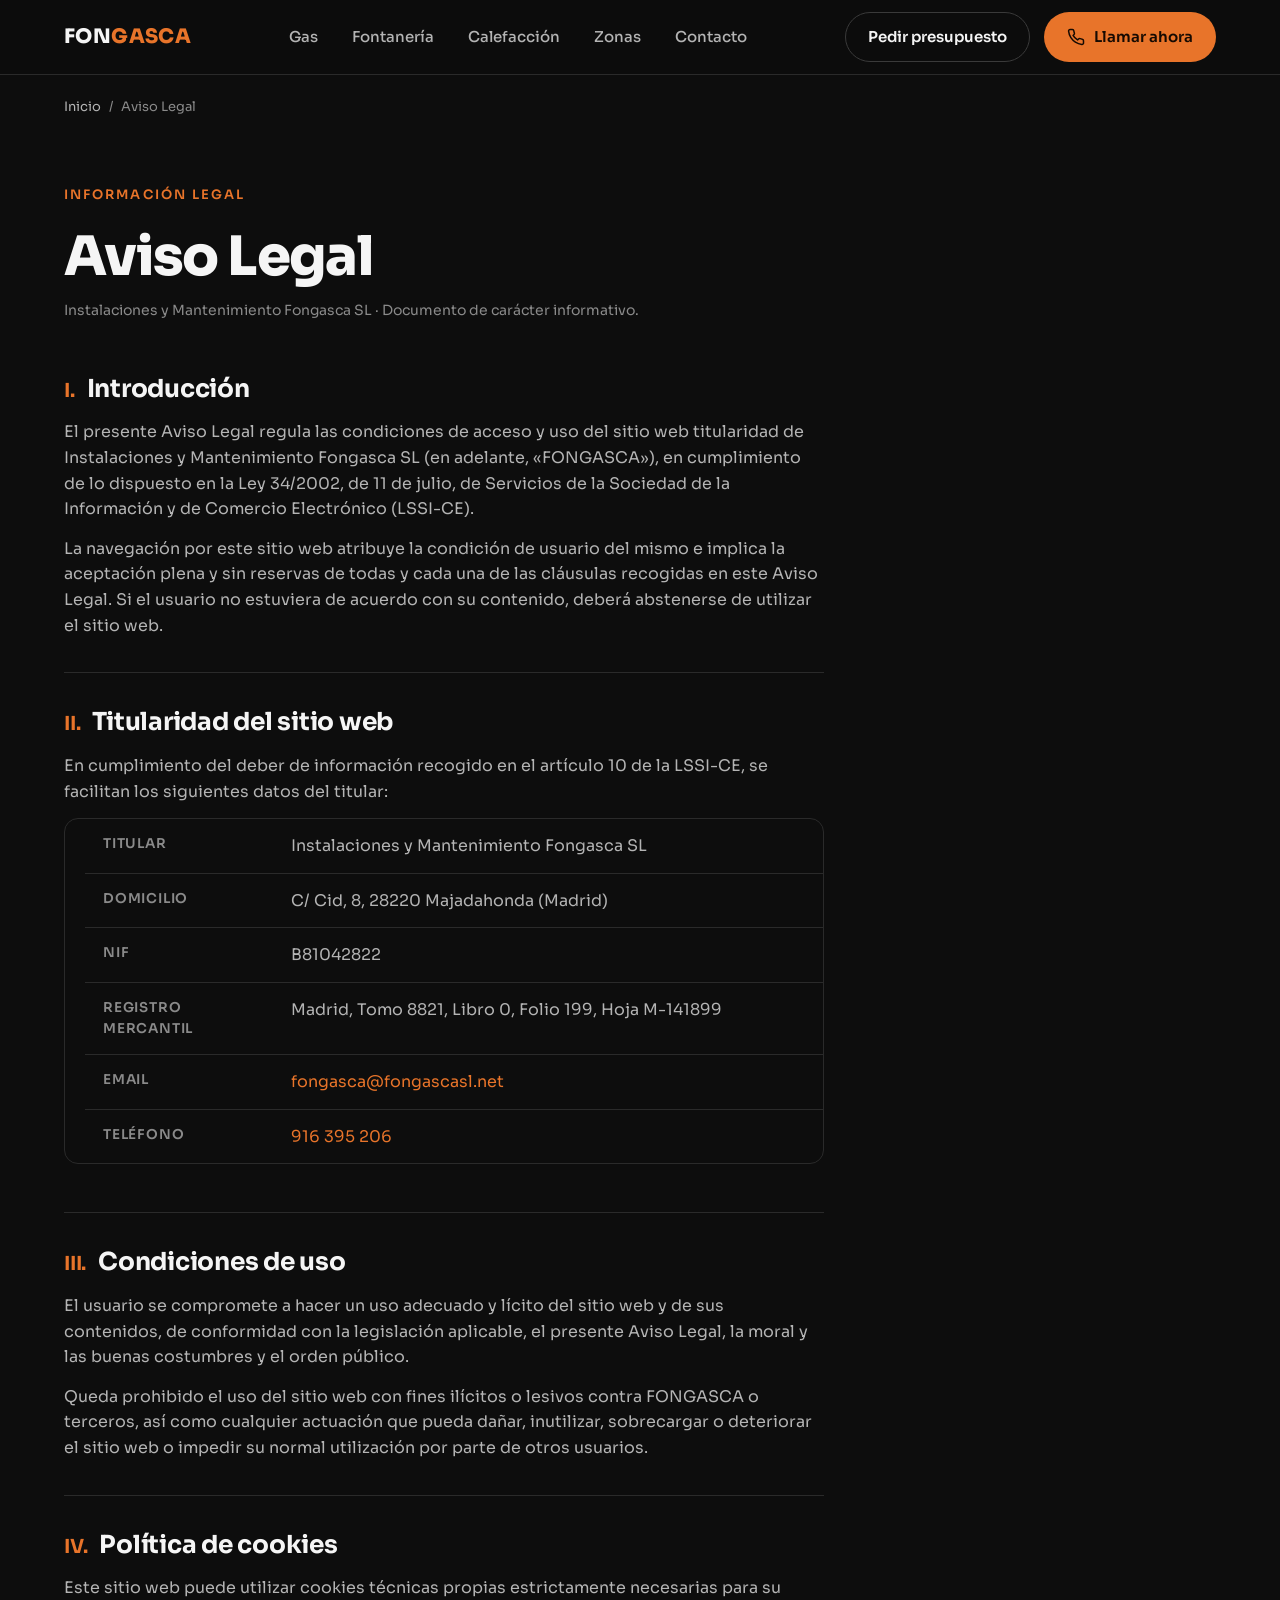
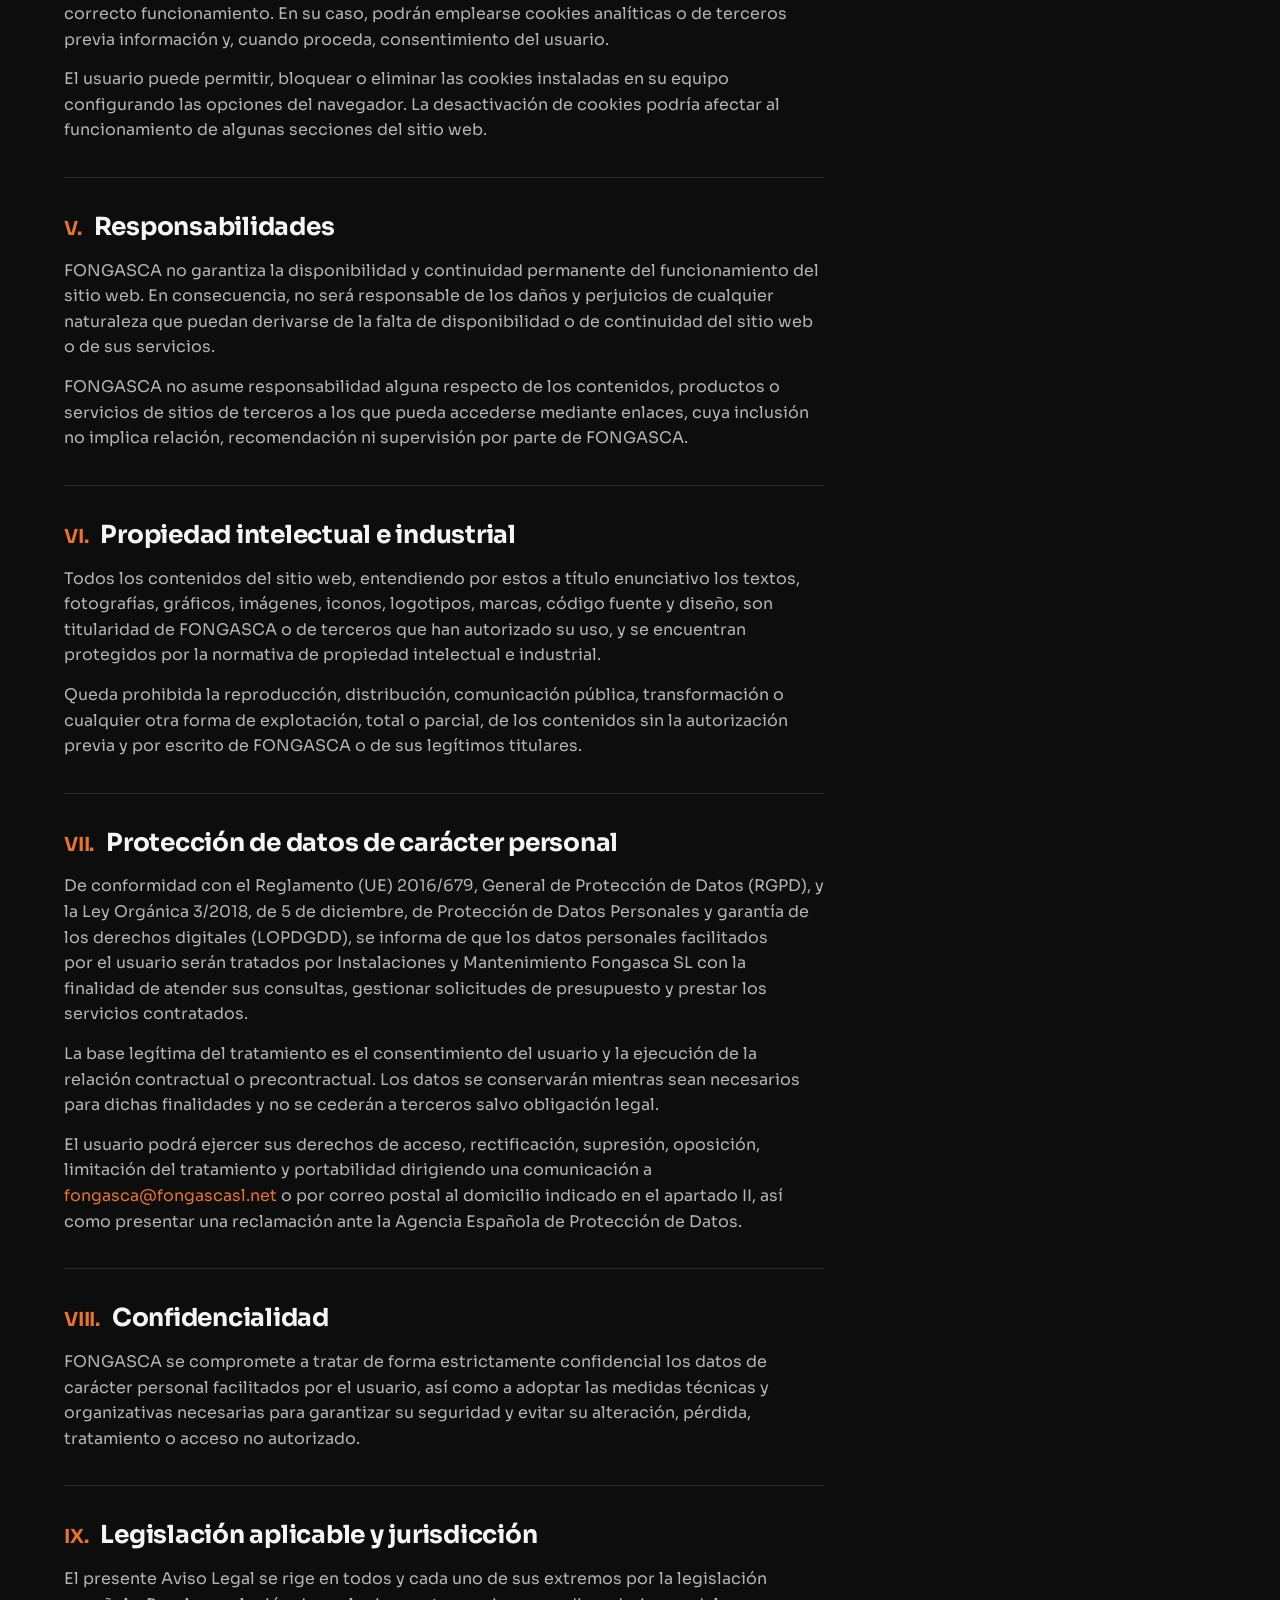
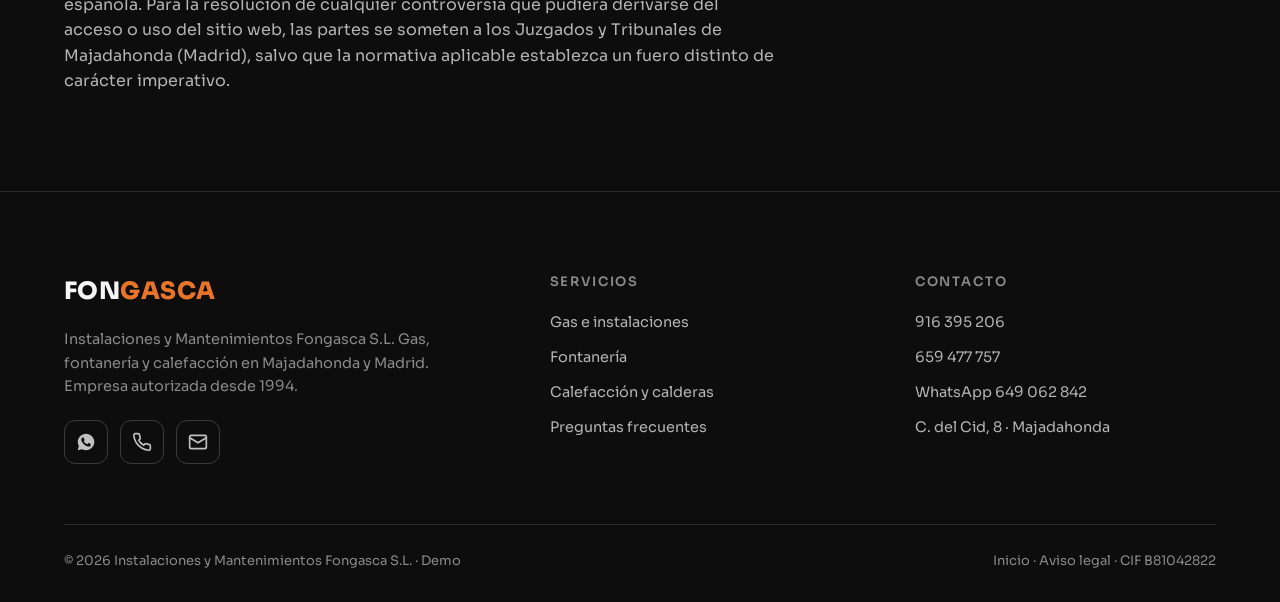
==== aviso-legal/index.html @ 113073b3 "feat: página de aviso legal y enlace en footers - Nueva /aviso-legal/index.html con las 9 secciones " ====
<!DOCTYPE html>
<html lang="es">
<head>
<meta charset="UTF-8">
<meta name="viewport" content="width=device-width, initial-scale=1">
<title>Aviso Legal · FONGASCA S.L.</title>
<meta name="description" content="Aviso legal de Instalaciones y Mantenimiento Fongasca SL: titularidad, condiciones de uso, cookies, propiedad intelectual, protección de datos y legislación aplicable.">
<meta name="author" content="FONGASCA S.L.">
<meta name="robots" content="index, follow">
<meta name="theme-color" content="#0d0d0d">

<link rel="preconnect" href="https://fonts.googleapis.com">
<link rel="preconnect" href="https://fonts.gstatic.com" crossorigin>
<link rel="preconnect" href="https://fongascasl.net">
<link href="https://fonts.googleapis.com/css2?family=Sora:wght@300;400;500;600;700;800&display=swap" rel="stylesheet">
<link rel="stylesheet" href="../styles.css">

<!-- JSON-LD: BreadcrumbList -->
<script type="application/ld+json">
{
  "@context": "https://schema.org",
  "@type": "BreadcrumbList",
  "itemListElement": [
    {"@type": "ListItem", "position": 1, "name": "Inicio", "item": "https://fongascasl.net/"},
    {"@type": "ListItem", "position": 2, "name": "Aviso Legal", "item": "https://fongascasl.net/aviso-legal/"}
  ]
}
</script>

<style>
.legal{padding-block:clamp(40px,7vh,88px)}
.legal-head{max-width:62ch;margin-bottom:clamp(30px,5vw,52px)}
.legal-head h1{font-size:clamp(2rem,4.6vw,3.4rem);font-weight:800;letter-spacing:-.03em;margin:.4em 0 0;line-height:1.05;text-wrap:balance}
.legal-head .updated{color:var(--ink-faint);font-size:14px;margin-top:14px}
.legal-article{max-width:760px}
.legal-article > section{padding-block:clamp(24px,3vw,34px);border-top:1px solid var(--line)}
.legal-article > section:first-child{border-top:0;padding-top:0}
.legal-article h2{font-size:clamp(1.18rem,2.4vw,1.55rem);font-weight:700;letter-spacing:-.01em;margin:0 0 16px;line-height:1.2;display:flex;gap:12px;align-items:baseline}
.legal-article h2 .rn{color:var(--fire);font-size:.78em;font-weight:700;flex:none}
.legal-article p{color:var(--ink-dim);margin:0 0 14px;text-wrap:pretty}
.legal-article p:last-child{margin-bottom:0}
.legal-article ul{color:var(--ink-dim);margin:0 0 14px;padding-left:20px}
.legal-article li{margin-bottom:8px}
.legal-article a{color:var(--fire)}
.legal-data{list-style:none;padding:0;margin:0;border:1px solid var(--line);border-radius:14px;overflow:hidden}
.legal-data li{display:flex;gap:18px;padding:14px 18px;border-top:1px solid var(--line);color:var(--ink);margin:0}
.legal-data li:first-child{border-top:0}
.legal-data b{flex:none;width:170px;color:var(--ink-faint);font-weight:600;font-size:13.5px;text-transform:uppercase;letter-spacing:.06em}
.legal-data span{color:var(--ink-dim)}
@media (max-width:600px){
  .legal-data li{flex-direction:column;gap:4px}
  .legal-data b{width:auto}
}
</style>
</head>
<body>

<!-- ============ HEADER ============ -->
<header class="site-header">
  <div class="wrap header-inner">
    <a class="brand" href="../" aria-label="FONGASCA — Inicio">
      <img src="https://fongascasl.net/wp-content/uploads/logo-fongasca-1.png" alt="FONGASCA S.L." width="150" height="38"
           onerror="this.style.display='none';this.nextElementSibling.style.display='inline'">
      <span class="brand-fallback" style="display:none">FON<span>GASCA</span></span>
    </a>
    <nav class="nav" id="nav" aria-label="Navegación principal">
      <a href="../gas/">Gas</a>
      <a href="../fontaneria/">Fontanería</a>
      <a href="../calefaccion/">Calefacción</a>
      <a href="../#zonas">Zonas</a>
      <a href="../#contacto">Contacto</a>
    </nav>
    <div class="header-cta">
      <a class="btn btn-ghost" href="../#contacto">Pedir presupuesto</a>
      <a class="btn btn-fire" href="tel:+34916395206">
        <svg width="18" height="18" viewBox="0 0 24 24" fill="none" stroke="currentColor" stroke-width="2" stroke-linecap="round" stroke-linejoin="round" aria-hidden="true"><path d="M22 16.92v3a2 2 0 0 1-2.18 2 19.79 19.79 0 0 1-8.63-3.07 19.5 19.5 0 0 1-6-6 19.79 19.79 0 0 1-3.07-8.67A2 2 0 0 1 4.11 2h3a2 2 0 0 1 2 1.72c.13.96.36 1.9.7 2.81a2 2 0 0 1-.45 2.11L8.09 9.91a16 16 0 0 0 6 6l1.27-1.27a2 2 0 0 1 2.11-.45c.91.34 1.85.57 2.81.7A2 2 0 0 1 22 16.92z"/></svg>
        Llamar ahora
      </a>
      <button class="nav-toggle" id="navToggle" aria-label="Abrir menú" aria-expanded="false" aria-controls="nav">
        <svg viewBox="0 0 24 24" fill="none" stroke="currentColor" stroke-width="2" stroke-linecap="round"><path d="M3 6h18M3 12h18M3 18h18"/></svg>
      </button>
    </div>
  </div>
</header>

<main>
<nav class="wrap crumbs" aria-label="Migas de pan">
  <a href="../">Inicio</a><span>/</span>Aviso Legal
</nav>

<section class="legal wrap">
  <div class="legal-head">
    <span class="kicker">Información legal</span>
    <h1>Aviso Legal</h1>
    <p class="updated">Instalaciones y Mantenimiento Fongasca SL · Documento de carácter informativo.</p>
  </div>

  <div class="legal-article">

    <section>
      <h2><span class="rn">I.</span> Introducción</h2>
      <p>El presente Aviso Legal regula las condiciones de acceso y uso del sitio web titularidad de Instalaciones y Mantenimiento Fongasca SL (en adelante, «FONGASCA»), en cumplimiento de lo dispuesto en la Ley 34/2002, de 11 de julio, de Servicios de la Sociedad de la Información y de Comercio Electrónico (LSSI-CE).</p>
      <p>La navegación por este sitio web atribuye la condición de usuario del mismo e implica la aceptación plena y sin reservas de todas y cada una de las cláusulas recogidas en este Aviso Legal. Si el usuario no estuviera de acuerdo con su contenido, deberá abstenerse de utilizar el sitio web.</p>
    </section>

    <section>
      <h2><span class="rn">II.</span> Titularidad del sitio web</h2>
      <p>En cumplimiento del deber de información recogido en el artículo 10 de la LSSI-CE, se facilitan los siguientes datos del titular:</p>
      <ul class="legal-data">
        <li><b>Titular</b><span>Instalaciones y Mantenimiento Fongasca SL</span></li>
        <li><b>Domicilio</b><span>C/ Cid, 8, 28220 Majadahonda (Madrid)</span></li>
        <li><b>NIF</b><span>B81042822</span></li>
        <li><b>Registro Mercantil</b><span>Madrid, Tomo 8821, Libro 0, Folio 199, Hoja M-141899</span></li>
        <li><b>Email</b><span><a href="mailto:fongasca@fongascasl.net">fongasca@fongascasl.net</a></span></li>
        <li><b>Teléfono</b><span><a href="tel:+34916395206">916 395 206</a></span></li>
      </ul>
    </section>

    <section>
      <h2><span class="rn">III.</span> Condiciones de uso</h2>
      <p>El usuario se compromete a hacer un uso adecuado y lícito del sitio web y de sus contenidos, de conformidad con la legislación aplicable, el presente Aviso Legal, la moral y las buenas costumbres y el orden público.</p>
      <p>Queda prohibido el uso del sitio web con fines ilícitos o lesivos contra FONGASCA o terceros, así como cualquier actuación que pueda dañar, inutilizar, sobrecargar o deteriorar el sitio web o impedir su normal utilización por parte de otros usuarios.</p>
    </section>

    <section>
      <h2><span class="rn">IV.</span> Política de cookies</h2>
      <p>Este sitio web puede utilizar cookies técnicas propias estrictamente necesarias para su correcto funcionamiento. En su caso, podrán emplearse cookies analíticas o de terceros previa información y, cuando proceda, consentimiento del usuario.</p>
      <p>El usuario puede permitir, bloquear o eliminar las cookies instaladas en su equipo configurando las opciones del navegador. La desactivación de cookies podría afectar al funcionamiento de algunas secciones del sitio web.</p>
    </section>

    <section>
      <h2><span class="rn">V.</span> Responsabilidades</h2>
      <p>FONGASCA no garantiza la disponibilidad y continuidad permanente del funcionamiento del sitio web. En consecuencia, no será responsable de los daños y perjuicios de cualquier naturaleza que puedan derivarse de la falta de disponibilidad o de continuidad del sitio web o de sus servicios.</p>
      <p>FONGASCA no asume responsabilidad alguna respecto de los contenidos, productos o servicios de sitios de terceros a los que pueda accederse mediante enlaces, cuya inclusión no implica relación, recomendación ni supervisión por parte de FONGASCA.</p>
    </section>

    <section>
      <h2><span class="rn">VI.</span> Propiedad intelectual e industrial</h2>
      <p>Todos los contenidos del sitio web, entendiendo por estos a título enunciativo los textos, fotografías, gráficos, imágenes, iconos, logotipos, marcas, código fuente y diseño, son titularidad de FONGASCA o de terceros que han autorizado su uso, y se encuentran protegidos por la normativa de propiedad intelectual e industrial.</p>
      <p>Queda prohibida la reproducción, distribución, comunicación pública, transformación o cualquier otra forma de explotación, total o parcial, de los contenidos sin la autorización previa y por escrito de FONGASCA o de sus legítimos titulares.</p>
    </section>

    <section>
      <h2><span class="rn">VII.</span> Protección de datos de carácter personal</h2>
      <p>De conformidad con el Reglamento (UE) 2016/679, General de Protección de Datos (RGPD), y la Ley Orgánica 3/2018, de 5 de diciembre, de Protección de Datos Personales y garantía de los derechos digitales (LOPDGDD), se informa de que los datos personales facilitados por el usuario serán tratados por Instalaciones y Mantenimiento Fongasca SL con la finalidad de atender sus consultas, gestionar solicitudes de presupuesto y prestar los servicios contratados.</p>
      <p>La base legítima del tratamiento es el consentimiento del usuario y la ejecución de la relación contractual o precontractual. Los datos se conservarán mientras sean necesarios para dichas finalidades y no se cederán a terceros salvo obligación legal.</p>
      <p>El usuario podrá ejercer sus derechos de acceso, rectificación, supresión, oposición, limitación del tratamiento y portabilidad dirigiendo una comunicación a <a href="mailto:fongasca@fongascasl.net">fongasca@fongascasl.net</a> o por correo postal al domicilio indicado en el apartado II, así como presentar una reclamación ante la Agencia Española de Protección de Datos.</p>
    </section>

    <section>
      <h2><span class="rn">VIII.</span> Confidencialidad</h2>
      <p>FONGASCA se compromete a tratar de forma estrictamente confidencial los datos de carácter personal facilitados por el usuario, así como a adoptar las medidas técnicas y organizativas necesarias para garantizar su seguridad y evitar su alteración, pérdida, tratamiento o acceso no autorizado.</p>
    </section>

    <section>
      <h2><span class="rn">IX.</span> Legislación aplicable y jurisdicción</h2>
      <p>El presente Aviso Legal se rige en todos y cada uno de sus extremos por la legislación española. Para la resolución de cualquier controversia que pudiera derivarse del acceso o uso del sitio web, las partes se someten a los Juzgados y Tribunales de Majadahonda (Madrid), salvo que la normativa aplicable establezca un fuero distinto de carácter imperativo.</p>
    </section>

  </div>
</section>
</main>

<!-- ============ FOOTER ============ -->
<footer class="site-footer">
  <div class="wrap">
    <div class="footer-grid">
      <div class="footer-brand">
        <span class="brand-fallback">FON<span style="color:var(--fire)">GASCA</span></span>
        <p>Instalaciones y Mantenimientos Fongasca S.L. Gas, fontanería y calefacción en Majadahonda y Madrid. Empresa autorizada desde 1994.</p>
        <div class="socials">
          <a href="https://wa.me/34649062842" target="_blank" rel="noopener" aria-label="WhatsApp">
            <svg viewBox="0 0 24 24" fill="currentColor" aria-hidden="true"><path d="M12.04 2C6.58 2 2.13 6.45 2.13 11.91c0 1.75.46 3.45 1.32 4.95L2 22l5.25-1.38c1.45.79 3.08 1.21 4.79 1.21 5.46 0 9.91-4.45 9.91-9.91C21.95 6.45 17.5 2 12.04 2zm5.8 14.06c-.24.68-1.4 1.3-1.93 1.38-.49.07-1.13.1-1.82-.11-.42-.13-.96-.31-1.65-.61-2.9-1.25-4.79-4.17-4.94-4.37-.14-.19-1.18-1.57-1.18-2.99s.75-2.12 1.01-2.41c.27-.29.58-.36.78-.36.19 0 .39 0 .56.01.18.01.42-.07.66.5.24.59.83 2.03.9 2.18.07.14.12.31.02.5-.09.19-.14.31-.28.48-.14.16-.29.36-.42.49-.14.14-.28.29-.12.57.16.29.71 1.17 1.53 1.9 1.05.94 1.94 1.23 2.22 1.37.27.14.43.12.59-.07.16-.19.68-.79.86-1.07.18-.27.36-.22.61-.13.24.09 1.55.73 1.82.86.27.14.45.2.51.31.07.11.07.63-.17 1.31z"/></svg>
          </a>
          <a href="tel:+34916395206" aria-label="Teléfono">
            <svg viewBox="0 0 24 24" fill="none" stroke="currentColor" stroke-width="2" stroke-linecap="round" stroke-linejoin="round" aria-hidden="true"><path d="M22 16.92v3a2 2 0 0 1-2.18 2 19.79 19.79 0 0 1-8.63-3.07 19.5 19.5 0 0 1-6-6 19.79 19.79 0 0 1-3.07-8.67A2 2 0 0 1 4.11 2h3a2 2 0 0 1 2 1.72c.13.96.36 1.9.7 2.81a2 2 0 0 1-.45 2.11L8.09 9.91a16 16 0 0 0 6 6l1.27-1.27a2 2 0 0 1 2.11-.45c.91.34 1.85.57 2.81.7A2 2 0 0 1 22 16.92z"/></svg>
          </a>
          <a href="mailto:fongasca@fongascasl.net" aria-label="Email">
            <svg viewBox="0 0 24 24" fill="none" stroke="currentColor" stroke-width="2" stroke-linecap="round" stroke-linejoin="round" aria-hidden="true"><rect x="2" y="4" width="20" height="16" rx="2"/><path d="m22 7-10 6L2 7"/></svg>
          </a>
        </div>
      </div>
      <div class="footer-col">
        <h4>Servicios</h4>
        <ul>
          <li><a href="../gas/">Gas e instalaciones</a></li>
          <li><a href="../fontaneria/">Fontanería</a></li>
          <li><a href="../calefaccion/">Calefacción y calderas</a></li>
          <li><a href="../#faq">Preguntas frecuentes</a></li>
        </ul>
      </div>
      <div class="footer-col">
        <h4>Contacto</h4>
        <ul>
          <li><a href="tel:+34916395206">916 395 206</a></li>
          <li><a href="tel:+34659477757">659 477 757</a></li>
          <li><a href="https://wa.me/34649062842" target="_blank" rel="noopener">WhatsApp 649 062 842</a></li>
          <li>C. del Cid, 8 · Majadahonda</li>
        </ul>
      </div>
    </div>
    <div class="footer-bottom">
      <span>© <span id="year">2026</span> Instalaciones y Mantenimientos Fongasca S.L. · Demo</span>
      <span><a href="../">Inicio</a> · <a href="../aviso-legal/">Aviso legal</a> · CIF B81042822</span>
    </div>
  </div>
</footer>

<script>
(function(){"use strict";
  var y=document.getElementById('year'); if(y) y.textContent=new Date().getFullYear();
  var toggle=document.getElementById('navToggle'), nav=document.getElementById('nav');
  if(toggle&&nav){
    toggle.addEventListener('click',function(){var o=nav.classList.toggle('open');toggle.setAttribute('aria-expanded',o?'true':'false');});
    nav.addEventListener('click',function(e){if(e.target.closest('a,button')){nav.classList.remove('open');toggle.setAttribute('aria-expanded','false');}});
  }
})();
</script>
</body>
</html>
---- styles.css ----
/* FONGASCA — sistema de diseño compartido (páginas de servicio)
   Dark premium industrial · #0d0d0d / #E8742A / plata · Sora */
:root{
  --bg:#0d0d0d;
  --bg-elev:#161616;
  --bg-elev-2:#1d1d1d;
  --fire:#E8742A;
  --fire-soft:#f0945a;
  --silver:#C0C0C0;
  --ink:#F5F5F5;
  --ink-dim:#b4b4b4;
  --ink-faint:#8a8a8a;
  --line:#2a2a2a;
  --line-bright:#3a3a3a;
  --maxw:1280px;
  --z-header:50;
}
*{box-sizing:border-box}
html{scroll-behavior:smooth}
@media (prefers-reduced-motion: reduce){html{scroll-behavior:auto}}
body{
  margin:0;background:var(--bg);color:var(--ink);
  font-family:'Sora',system-ui,-apple-system,sans-serif;font-weight:400;line-height:1.6;
  -webkit-font-smoothing:antialiased;text-rendering:optimizeLegibility;overflow-x:hidden;
}
a{color:inherit;text-decoration:none}
img{display:block;max-width:100%}
button{font-family:inherit;cursor:pointer}
::selection{background:var(--fire);color:#0d0d0d}
:focus-visible{outline:2px solid var(--fire);outline-offset:3px;border-radius:2px}
.wrap{max-width:var(--maxw);margin-inline:auto;padding-inline:clamp(20px,5vw,64px)}

/* ---------- Header ---------- */
.site-header{position:sticky;top:0;z-index:var(--z-header);background:rgba(13,13,13,0.82);
  backdrop-filter:saturate(140%) blur(10px);border-bottom:1px solid var(--line)}
.header-inner{display:flex;align-items:center;justify-content:space-between;gap:24px;height:74px}
.brand{display:flex;align-items:center;gap:14px;min-width:0}
.brand img{height:38px;width:auto}
.brand-fallback{font-weight:800;letter-spacing:.02em;font-size:20px;color:var(--ink)}
.brand-fallback span{color:var(--fire)}
.nav{display:flex;align-items:center;gap:34px}
.nav a,.nav button{font-size:15px;font-weight:500;color:var(--ink-dim);position:relative;padding-block:6px;transition:color .2s ease}
.nav button{background:none;border:0;font-family:inherit;cursor:pointer;padding-inline:0}
.nav a:hover,.nav a[aria-current="page"],.nav button:hover{color:var(--ink)}
.nav a::after,.nav button::after{content:"";position:absolute;left:0;bottom:0;height:2px;width:0;background:var(--fire);transition:width .25s ease}
.nav a:hover::after,.nav a[aria-current="page"]::after,.nav button:hover::after{width:100%}
.btn{display:inline-flex;align-items:center;gap:9px;font-weight:600;font-size:15px;border-radius:999px;
  padding:12px 22px;border:1px solid transparent;transition:transform .15s ease, background .2s ease, border-color .2s ease;min-height:44px}
.btn:active{transform:scale(.97)}
.btn-fire{background:var(--fire);color:#160a02}
.btn-fire:hover{background:var(--fire-soft)}
.btn-ghost{border-color:var(--line-bright);color:var(--ink)}
.btn-ghost:hover{border-color:var(--silver);background:var(--bg-elev)}
.header-cta{display:flex;align-items:center;gap:14px}
.nav-toggle{display:none;background:none;border:1px solid var(--line-bright);border-radius:10px;width:46px;height:46px;color:var(--ink)}
.nav-toggle svg{width:22px;height:22px}

/* ---------- Breadcrumb ---------- */
.crumbs{font-size:13px;color:var(--ink-faint);padding-top:22px}
.crumbs a{color:var(--ink-dim)}
.crumbs a:hover{color:var(--fire)}
.crumbs span{color:var(--ink-faint);margin:0 8px}

/* ---------- Hero (subpágina) ---------- */
.hero{position:relative;min-height:clamp(520px,78vh,760px);display:flex;align-items:flex-end;overflow:hidden}
.hero-media{position:absolute;inset:0;z-index:0}
.hero-media img{width:100%;height:100%;object-fit:cover;object-position:center 35%;filter:contrast(1.05) brightness(.6) saturate(1.05)}
.hero-media::after{content:"";position:absolute;inset:0;
  background:linear-gradient(105deg, rgba(13,13,13,.95) 0%, rgba(13,13,13,.72) 38%, rgba(13,13,13,.2) 72%, rgba(13,13,13,.55) 100%),
  linear-gradient(0deg, rgba(13,13,13,.96) 2%, rgba(13,13,13,0) 44%)}
.hero-glow{position:absolute;z-index:1;right:-10%;top:6%;width:46vw;height:46vw;max-width:640px;max-height:640px;
  background:radial-gradient(circle, rgba(232,116,42,.28), rgba(232,116,42,0) 62%);filter:blur(14px);pointer-events:none}
.hero-inner{position:relative;z-index:2;width:100%;padding-block:clamp(48px,8vh,104px);max-width:60ch}
.credential{display:inline-flex;align-items:center;gap:12px;font-size:12.5px;font-weight:600;letter-spacing:.13em;
  text-transform:uppercase;color:var(--silver);margin-bottom:24px}
.credential .dot{width:7px;height:7px;border-radius:50%;background:var(--fire);box-shadow:0 0 0 4px rgba(232,116,42,.18)}
.credential .bar{width:30px;height:1px;background:var(--line-bright)}
h1.hero-title{font-size:clamp(2.3rem,5.4vw,4.4rem);line-height:1.02;font-weight:800;letter-spacing:-.03em;margin:0 0 22px;text-wrap:balance}
h1.hero-title em{font-style:normal;color:var(--fire)}
.hero-sub{font-size:clamp(1rem,1.4vw,1.18rem);color:var(--ink-dim);max-width:52ch;margin:0 0 32px;text-wrap:pretty}
.hero-actions{display:flex;flex-wrap:wrap;gap:14px;align-items:center}
.hero-actions .btn{padding:15px 26px;font-size:16px}

/* ---------- Section shared ---------- */
.section{padding-block:clamp(64px,10vh,128px);position:relative}
.section-head{max-width:62ch}
.kicker{font-size:13px;font-weight:600;letter-spacing:.16em;text-transform:uppercase;color:var(--fire)}
h2.section-title{font-size:clamp(1.8rem,4vw,3rem);font-weight:700;letter-spacing:-.025em;line-height:1.05;margin:.5em 0 0;text-wrap:balance}
.section-lead{color:var(--ink-dim);font-size:1.05rem;margin-top:18px;max-width:56ch;text-wrap:pretty}

/* ---------- Servicios (editorial asimétrico) ---------- */
.services{display:flex;flex-direction:column;gap:clamp(8px,2vw,20px);margin-top:clamp(40px,6vw,64px)}
.svc{display:grid;gap:clamp(20px,4vw,52px);align-items:center;grid-template-columns:minmax(0,1.15fr) minmax(0,1fr);
  padding-block:clamp(24px,3.5vw,40px);border-top:1px solid var(--line)}
.svc:first-child{border-top:none;padding-top:0}
.svc:nth-child(even){grid-template-columns:minmax(0,1fr) minmax(0,1.15fr)}
.svc:nth-child(even) .svc-visual{order:-1}
.svc-index{display:flex;align-items:baseline;gap:16px;margin-bottom:16px}
.svc-index .num{font-size:14px;font-weight:700;color:var(--fire);letter-spacing:.1em}
.svc-index .tag{font-size:12.5px;font-weight:600;letter-spacing:.14em;text-transform:uppercase;color:var(--ink-faint)}
.svc h3{font-size:clamp(1.4rem,2.6vw,2rem);font-weight:700;letter-spacing:-.02em;margin:0 0 14px;line-height:1.08}
.svc p{color:var(--ink-dim);margin:0 0 20px;max-width:50ch}
.svc-list{list-style:none;margin:0;padding:0;display:flex;flex-direction:column;gap:0}
.svc-list li{display:flex;align-items:flex-start;gap:13px;padding:13px 0;border-bottom:1px solid var(--line);font-size:15.5px;color:var(--ink)}
.svc-list li:last-child{border-bottom:0}
.svc-list li svg{width:18px;height:18px;color:var(--fire);flex:none;margin-top:3px}
.svc-visual{position:relative;border-radius:18px;overflow:hidden;border:1px solid var(--line);background:var(--bg-elev);aspect-ratio:4/3}
.svc-visual img{width:100%;height:100%;object-fit:cover;filter:contrast(1.04) brightness(.82) saturate(1.02)}
.svc-visual::before{content:"";position:absolute;inset:0;z-index:1;pointer-events:none;
  background:radial-gradient(circle at 72% 18%,rgba(232,116,42,.16),transparent 56%)}
.svc-visual .badge{position:absolute;z-index:2;left:18px;bottom:18px;font-size:12px;font-weight:600;letter-spacing:.08em;
  text-transform:uppercase;color:var(--silver);background:rgba(13,13,13,.72);border:1px solid var(--line-bright);
  padding:7px 12px;border-radius:8px;backdrop-filter:blur(4px)}

/* ---------- Nota técnica (destacado) ---------- */
.note-band{margin-top:clamp(40px,5vw,56px);border:1px solid var(--line);border-radius:18px;background:var(--bg-elev);
  padding:clamp(24px,3.5vw,40px);display:grid;grid-template-columns:minmax(0,.8fr) minmax(0,1.2fr);gap:clamp(20px,4vw,48px);align-items:center}
.note-band h3{margin:0;font-size:clamp(1.3rem,2.4vw,1.8rem);font-weight:700;letter-spacing:-.02em;line-height:1.1}
.note-band .tags{display:flex;flex-wrap:wrap;gap:10px}
.note-band .tags span{font-size:14px;font-weight:500;color:var(--ink);background:var(--bg);border:1px solid var(--line-bright);padding:10px 15px;border-radius:11px}

/* ---------- Proceso ---------- */
.proceso{background:var(--bg-elev);border-block:1px solid var(--line)}
.steps{display:grid;grid-template-columns:repeat(auto-fit,minmax(220px,1fr));gap:1px;background:var(--line);
  border:1px solid var(--line);border-radius:18px;overflow:hidden;margin-top:clamp(40px,6vw,60px)}
.step{background:var(--bg);padding:clamp(24px,3vw,34px);display:flex;flex-direction:column;gap:14px;min-height:200px}
.step .sn{font-size:14px;font-weight:700;color:var(--fire);letter-spacing:.12em}
.step h3{margin:0;font-size:1.2rem;font-weight:700;letter-spacing:-.01em;line-height:1.2}
.step p{margin:0;color:var(--ink-dim);font-size:14.5px}
.step .line{width:34px;height:2px;background:var(--line-bright)}

/* ---------- Marcas ---------- */
.brands-row{display:flex;flex-wrap:wrap;align-items:center;gap:clamp(14px,2.5vw,28px);margin-top:44px}
.brand-chip{display:flex;align-items:center;justify-content:center;height:58px;padding:0 24px;border-radius:12px;
  border:1px solid var(--line);background:var(--bg-elev);color:var(--silver);font-weight:700;letter-spacing:.01em;font-size:17px;
  filter:saturate(.2);opacity:.85;transition:opacity .25s ease, filter .25s ease, border-color .25s ease;flex:1 1 150px;min-width:140px}
.brand-chip:hover{opacity:1;filter:saturate(1);border-color:var(--line-bright)}
.brand-chip b{color:var(--fire)}

/* ---------- FAQ ---------- */
.faq-wrap{display:grid;grid-template-columns:minmax(0,.85fr) minmax(0,1.4fr);gap:clamp(36px,6vw,72px);
  margin-top:clamp(36px,5vw,56px);align-items:start}
.faq-aside{position:sticky;top:100px}
.faq-aside .help{margin-top:24px;padding:22px;border:1px solid var(--line);border-radius:14px;background:var(--bg-elev)}
.faq-aside .help p{margin:0 0 16px;color:var(--ink-dim);font-size:15px}
.faq-list{border-top:1px solid var(--line)}
.faq-item{border-bottom:1px solid var(--line)}
.faq-q{width:100%;text-align:left;background:none;border:0;color:var(--ink);display:flex;align-items:center;
  justify-content:space-between;gap:20px;padding:22px 4px;font-size:clamp(1.02rem,1.7vw,1.2rem);font-weight:600;line-height:1.35}
.faq-q:hover{color:var(--fire-soft)}
.faq-icon{flex:none;width:26px;height:26px;border:1px solid var(--line-bright);border-radius:50%;position:relative;transition:border-color .2s ease}
.faq-icon::before,.faq-icon::after{content:"";position:absolute;background:var(--fire);left:50%;top:50%;transition:transform .3s cubic-bezier(.2,.7,.2,1)}
.faq-icon::before{width:11px;height:2px;transform:translate(-50%,-50%)}
.faq-icon::after{width:2px;height:11px;transform:translate(-50%,-50%)}
.faq-item[open] .faq-icon::after{transform:translate(-50%,-50%) scaleY(0)}
.faq-item[open] .faq-icon{border-color:var(--fire)}
.faq-a{overflow:hidden}
.faq-a p{margin:0;padding:0 40px 26px 4px;color:var(--ink-dim);max-width:66ch;text-wrap:pretty}

/* ---------- CTA chat ---------- */
.cta-chat{background:var(--bg-elev);border-top:1px solid var(--line);text-align:center;
  padding-block:clamp(64px,10vh,120px)}
.cta-chat .wrap{max-width:760px}
.cta-chat h2{font-size:clamp(1.8rem,3.6vw,2.8rem);font-weight:700;letter-spacing:-.025em;line-height:1.06;margin:0;text-wrap:balance}
.cta-chat p{color:var(--ink-dim);font-size:1.05rem;max-width:46ch;margin:16px auto 30px;text-wrap:pretty}
.cta-chat button{display:inline-flex;align-items:center;gap:9px;font-family:inherit;font-weight:600;font-size:16px;
  border:0;border-radius:999px;padding:16px 30px;min-height:48px;cursor:pointer;background:var(--fire);color:#160a02;
  transition:transform .15s ease, background .2s ease}
.cta-chat button:hover{background:var(--fire-soft)}
.cta-chat button:active{transform:scale(.97)}

/* ---------- Footer ---------- */
.site-footer{border-top:1px solid var(--line);background:var(--bg);padding-block:clamp(56px,8vw,80px) 30px}
.footer-grid{display:grid;grid-template-columns:1.4fr 1fr 1fr;gap:clamp(32px,5vw,64px)}
.footer-brand .brand-fallback{font-size:24px}
.footer-brand p{color:var(--ink-faint);font-size:14.5px;max-width:34ch;margin:18px 0 22px}
.socials{display:flex;gap:12px}
.socials a{width:44px;height:44px;border:1px solid var(--line-bright);border-radius:11px;display:flex;align-items:center;
  justify-content:center;color:var(--silver);transition:color .2s ease,border-color .2s ease}
.socials a:hover{color:var(--fire);border-color:var(--fire)}
.socials svg{width:20px;height:20px}
.footer-col h4{font-size:13px;letter-spacing:.14em;text-transform:uppercase;color:var(--ink-faint);margin:0 0 18px;font-weight:600}
.footer-col ul{list-style:none;margin:0;padding:0;display:flex;flex-direction:column;gap:12px}
.footer-col a,.footer-col li{color:var(--ink-dim);font-size:14.5px}
.footer-col a:hover{color:var(--ink)}
.footer-bottom{display:flex;flex-wrap:wrap;justify-content:space-between;gap:16px;margin-top:clamp(40px,6vw,60px);
  padding-top:26px;border-top:1px solid var(--line);color:var(--ink-faint);font-size:13px}
.footer-bottom a{color:var(--ink-faint)}
.footer-bottom a:hover{color:var(--ink-dim)}

/* ---------- Reveal motion (mejora; contenido visible por defecto) ---------- */
.reveal{opacity:0;transform:translateY(22px);transition:opacity .7s cubic-bezier(.2,.7,.2,1),transform .7s cubic-bezier(.2,.7,.2,1)}
.reveal.in{opacity:1;transform:none}
@media (prefers-reduced-motion: reduce){
  .reveal{opacity:1 !important;transform:none !important;transition:none}
  *{scroll-behavior:auto !important}
}

/* ---------- Responsive ---------- */
@media (max-width:900px){
  .nav,.header-cta .btn-ghost{display:none}
  .nav-toggle{display:inline-flex;align-items:center;justify-content:center}
  .header-cta{gap:10px}
  .nav.open{display:flex;position:absolute;top:74px;left:0;right:0;flex-direction:column;gap:0;
    background:var(--bg);border-bottom:1px solid var(--line);padding:8px clamp(20px,5vw,64px) 18px}
  .nav.open a,.nav.open button{padding:15px 0;border-bottom:1px solid var(--line);width:100%;text-align:left}
  .nav.open a::after,.nav.open button::after{display:none}
  .svc,.svc:nth-child(even){grid-template-columns:1fr;gap:24px}
  .svc:nth-child(even) .svc-visual{order:0}
  .note-band,.faq-wrap{grid-template-columns:1fr}
  .faq-aside{position:static}
  .footer-grid{grid-template-columns:1fr 1fr}
  .footer-brand{grid-column:1/-1}
}
@media (max-width:600px){
  .header-inner{height:64px}
  .brand img{height:32px}
  .hero{min-height:auto;padding-top:20px}
  .hero-actions{flex-direction:column;align-items:stretch}
  .hero-actions .btn{justify-content:center}
  .footer-grid{grid-template-columns:1fr}
}
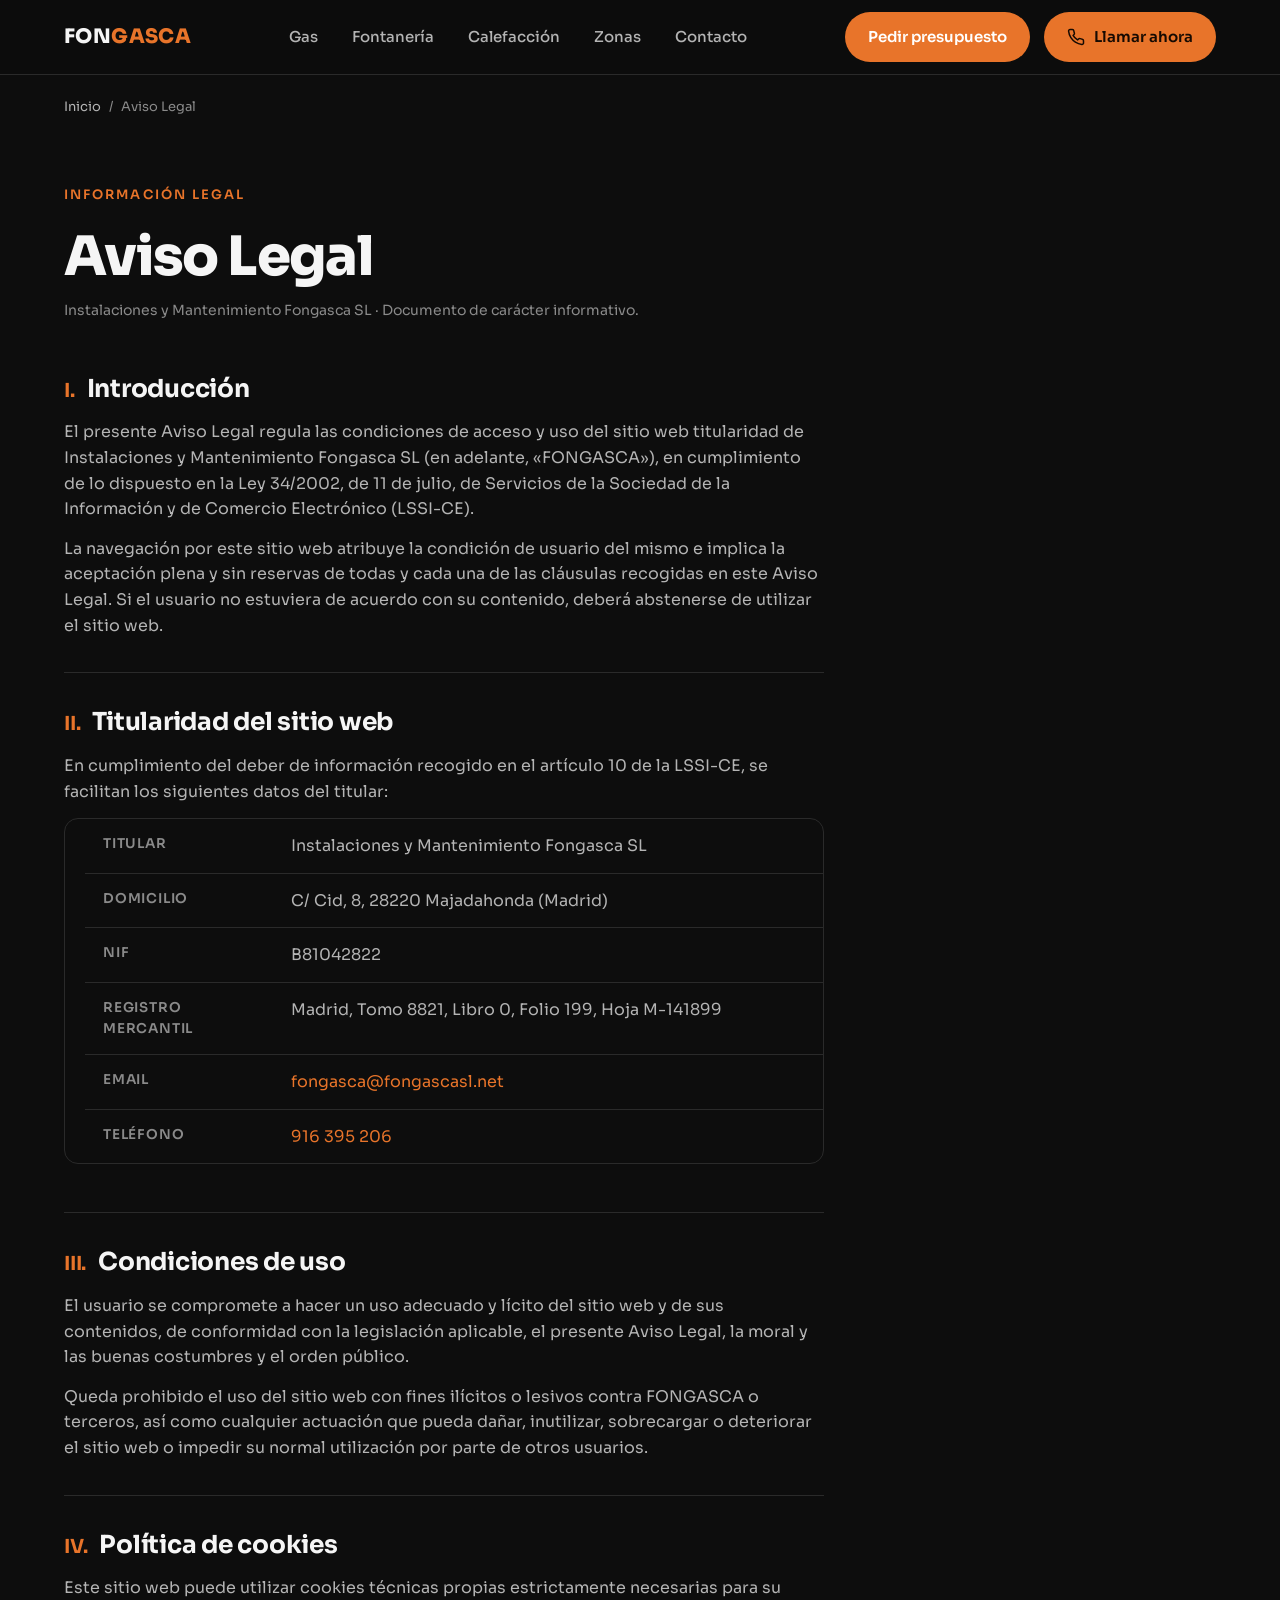
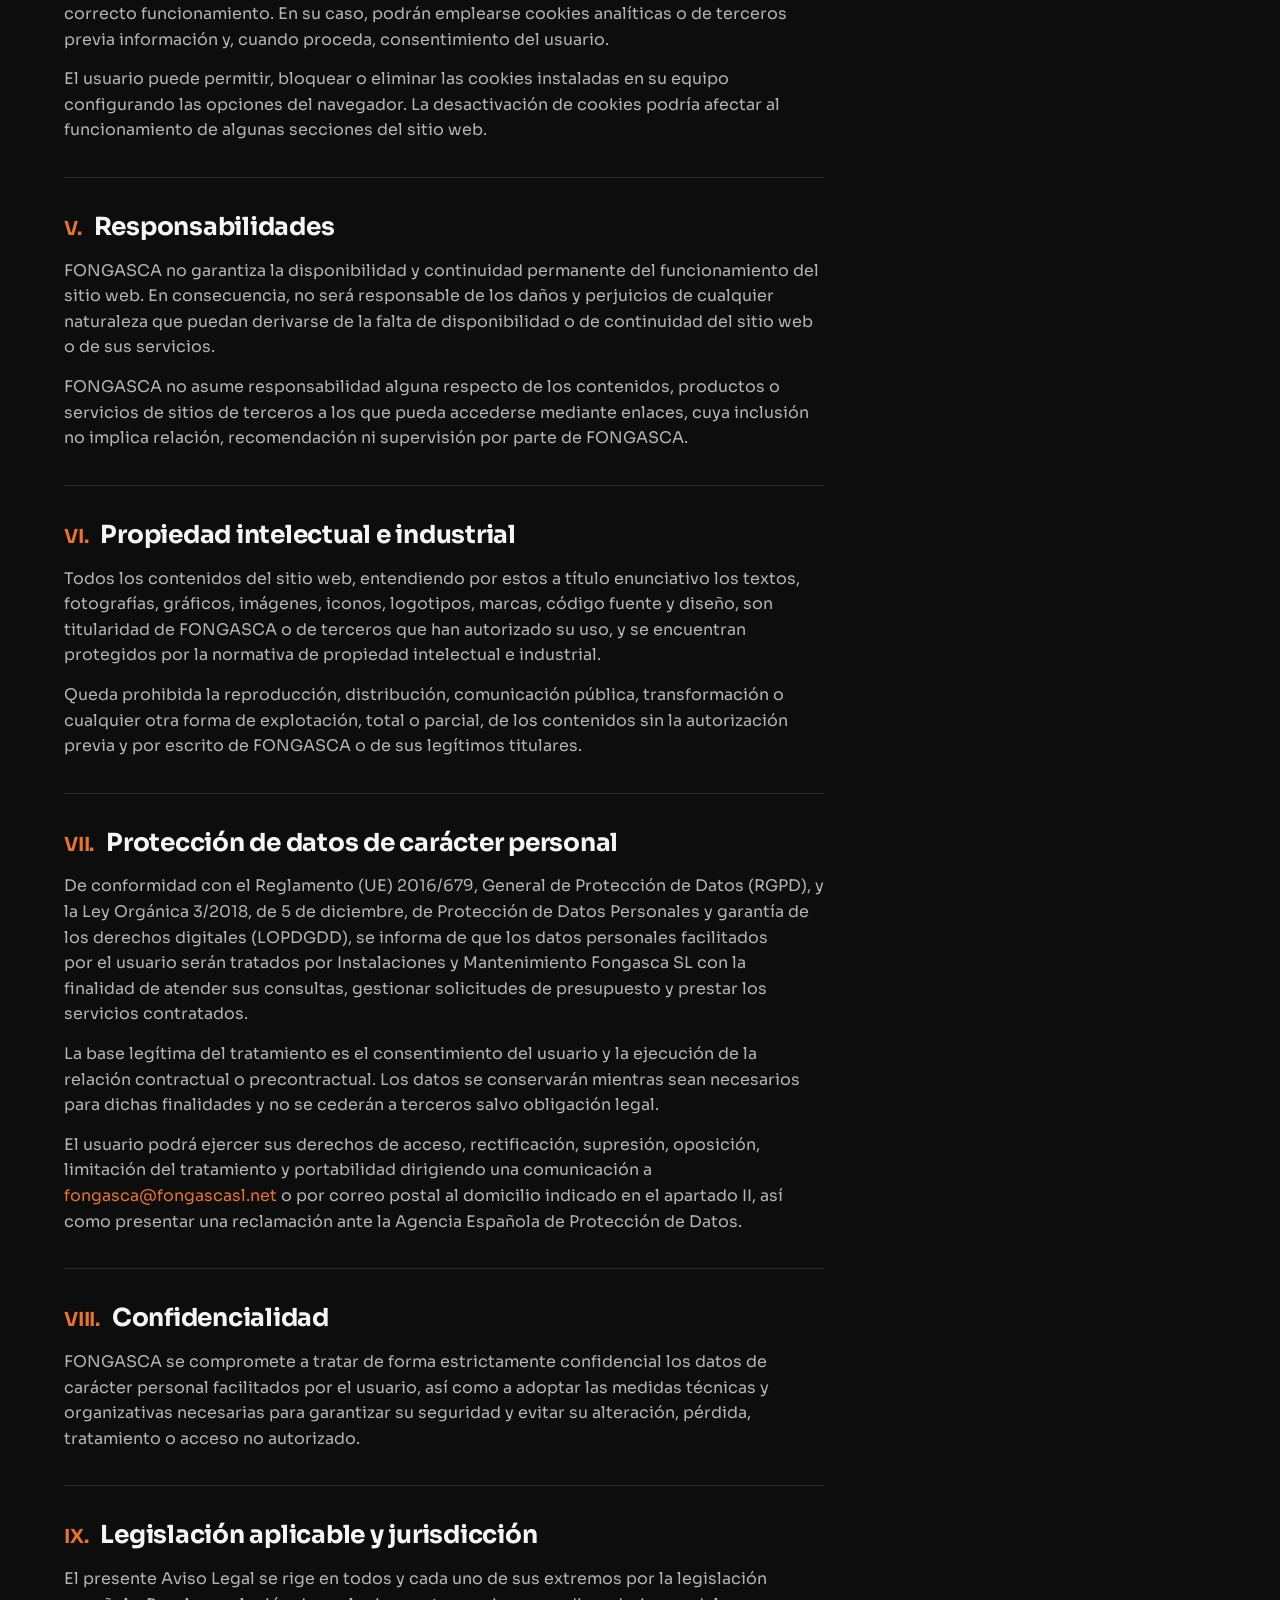
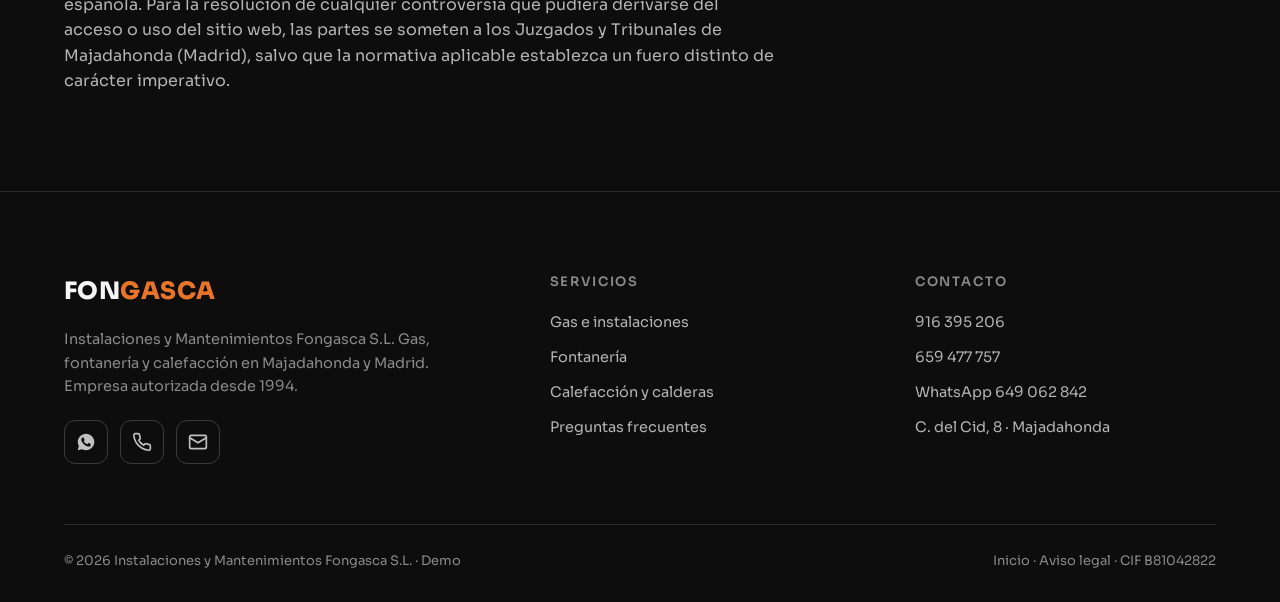
==== commit f3f206f1: "fix: botones 'Pedir presupuesto' visibles (btn-primary naranja) - Causa: .btn-ghost no fijaba backgr" ====
--- a/aviso-legal/index.html
+++ b/aviso-legal/index.html
@@ -71,7 +71,7 @@
       <a href="../#contacto">Contacto</a>
     </nav>
     <div class="header-cta">
-      <a class="btn btn-ghost" href="../#contacto">Pedir presupuesto</a>
+      <a class="btn btn-primary" href="../#contacto">Pedir presupuesto</a>
       <a class="btn btn-fire" href="tel:+34916395206">
         <svg width="18" height="18" viewBox="0 0 24 24" fill="none" stroke="currentColor" stroke-width="2" stroke-linecap="round" stroke-linejoin="round" aria-hidden="true"><path d="M22 16.92v3a2 2 0 0 1-2.18 2 19.79 19.79 0 0 1-8.63-3.07 19.5 19.5 0 0 1-6-6 19.79 19.79 0 0 1-3.07-8.67A2 2 0 0 1 4.11 2h3a2 2 0 0 1 2 1.72c.13.96.36 1.9.7 2.81a2 2 0 0 1-.45 2.11L8.09 9.91a16 16 0 0 0 6 6l1.27-1.27a2 2 0 0 1 2.11-.45c.91.34 1.85.57 2.81.7A2 2 0 0 1 22 16.92z"/></svg>
         Llamar ahora
--- a/styles.css
+++ b/styles.css
@@ -49,8 +49,10 @@
 .btn:active{transform:scale(.97)}
 .btn-fire{background:var(--fire);color:#160a02}
 .btn-fire:hover{background:var(--fire-soft)}
-.btn-ghost{border-color:var(--line-bright);color:var(--ink)}
+.btn-ghost{background:transparent;border-color:var(--line-bright);color:var(--ink)}
 .btn-ghost:hover{border-color:var(--silver);background:var(--bg-elev)}
+.btn-primary{background:var(--fire);color:#fff}
+.btn-primary:hover{background:#c85e20;color:#fff}
 .header-cta{display:flex;align-items:center;gap:14px}
 .nav-toggle{display:none;background:none;border:1px solid var(--line-bright);border-radius:10px;width:46px;height:46px;color:var(--ink)}
 .nav-toggle svg{width:22px;height:22px}
@@ -198,7 +200,7 @@
 
 /* ---------- Responsive ---------- */
 @media (max-width:900px){
-  .nav,.header-cta .btn-ghost{display:none}
+  .nav,.header-cta .btn-ghost,.header-cta .btn-primary{display:none}
   .nav-toggle{display:inline-flex;align-items:center;justify-content:center}
   .header-cta{gap:10px}
   .nav.open{display:flex;position:absolute;top:74px;left:0;right:0;flex-direction:column;gap:0;
